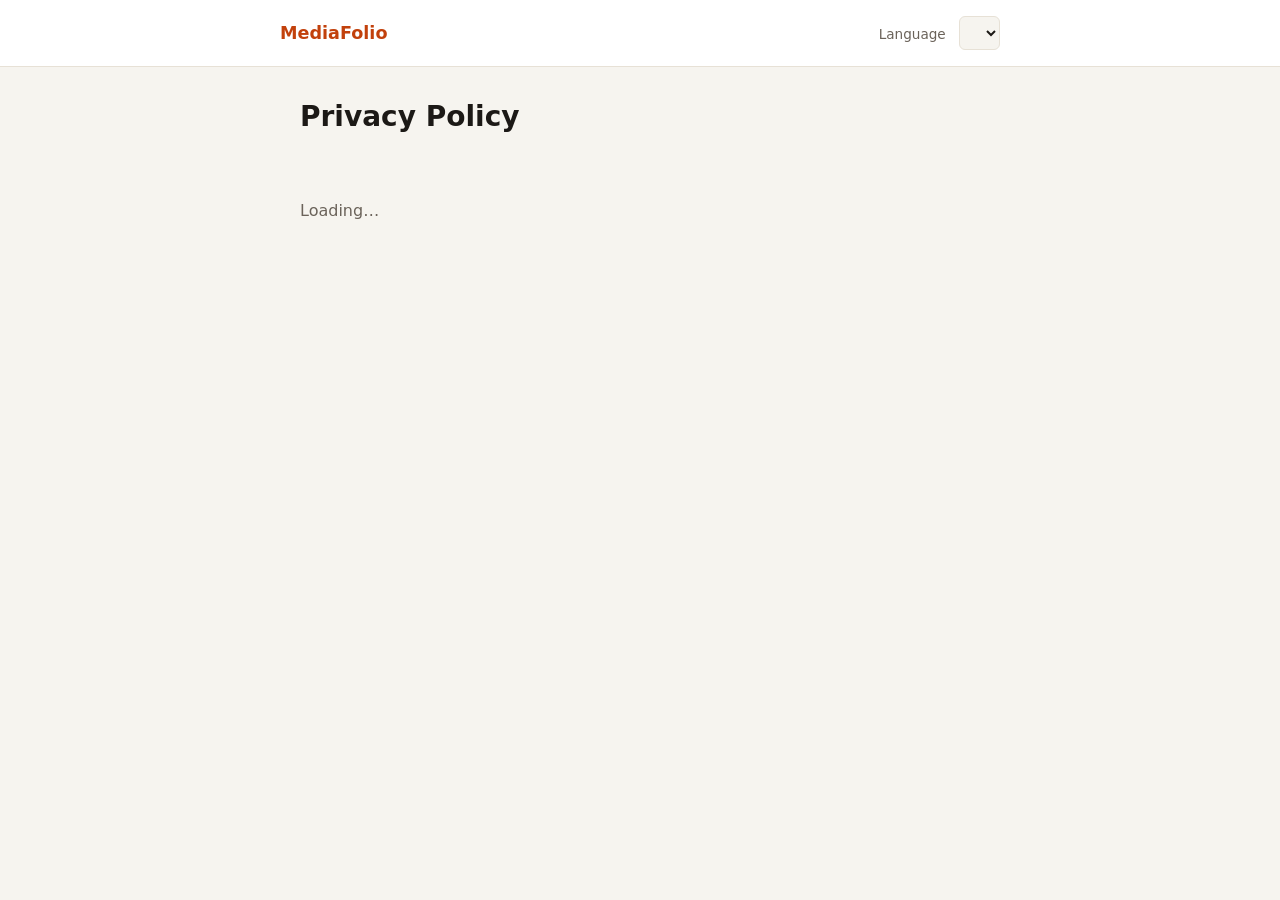
==== index.html @ 207fb2ee "MediaFolio privacy policy site" ====
<!DOCTYPE html>
<html lang="en">
<head>
    <meta charset="utf-8">
    <meta name="viewport" content="width=device-width, initial-scale=1">
    <meta name="description" content="Privacy Policy for MediaFolio — hidden media vault for Android.">
    <title>Privacy Policy — MediaFolio</title>
    <link rel="stylesheet" href="styles.css">
</head>
<body>
    <header>
        <div class="header-inner">
            <a class="brand" href="index.html">MediaFolio</a>
            <div class="lang-select">
                <label for="lang">Language</label>
                <select id="lang" aria-label="Language"></select>
            </div>
        </div>
    </header>
    <main>
        <div id="notice" class="notice" hidden></div>
        <h1 id="title">Privacy Policy</h1>
        <p id="updated" class="updated"></p>
        <article id="body">
            <p class="loading">Loading…</p>
        </article>
    </main>
    <footer id="footer"></footer>
    <script src="app.js"></script>
</body>
</html>
---- styles.css ----
:root {
    color-scheme: light dark;
    --bg: #0b1220;
    --surface: #1a1a24;
    --text: #f0f0f5;
    --muted: #a0a0b0;
    --accent: #2dd4bf;
    --border: #2a2a35;
    --max: 720px;
    font-family: system-ui, -apple-system, "Segoe UI", Roboto, sans-serif;
    line-height: 1.6;
}

@media (prefers-color-scheme: light) {
    :root {
        --bg: #f6f4ef;
        --surface: #ffffff;
        --text: #1c1916;
        --muted: #6b635a;
        --accent: #c2410c;
        --border: #e7e1d6;
    }
}

* { box-sizing: border-box; }

body {
    margin: 0;
    background: var(--bg);
    color: var(--text);
}

header {
    background: var(--surface);
    border-bottom: 1px solid var(--border);
    padding: 1rem 1.25rem;
    position: sticky;
    top: 0;
    z-index: 10;
}

.header-inner {
    max-width: var(--max);
    margin: 0 auto;
    display: flex;
    flex-wrap: wrap;
    align-items: center;
    gap: 0.75rem 1rem;
    justify-content: space-between;
}

.brand {
    font-weight: 700;
    font-size: 1.1rem;
    color: var(--accent);
    text-decoration: none;
}

.lang-select label {
    font-size: 0.85rem;
    color: var(--muted);
    margin-right: 0.5rem;
}

.lang-select select {
    font: inherit;
    padding: 0.35rem 0.6rem;
    border-radius: 6px;
    border: 1px solid var(--border);
    background: var(--bg);
    color: var(--text);
}

main {
    max-width: var(--max);
    margin: 0 auto;
    padding: 2rem 1.25rem 3rem;
}

.notice {
    background: color-mix(in srgb, var(--accent) 12%, var(--surface));
    border: 1px solid var(--border);
    border-radius: 8px;
    padding: 0.85rem 1rem;
    margin-bottom: 1.5rem;
    font-size: 0.95rem;
    color: var(--muted);
}

h1 {
    font-size: 1.75rem;
    line-height: 1.25;
    margin: 0 0 0.5rem;
}

.updated {
    color: var(--muted);
    font-size: 0.9rem;
    margin-bottom: 2rem;
}

section {
    margin-bottom: 1.75rem;
}

h2 {
    font-size: 1.15rem;
    margin: 0 0 0.65rem;
    color: var(--accent);
}

p, li {
    margin: 0 0 0.65rem;
}

ul {
    margin: 0 0 0.65rem;
    padding-left: 1.25rem;
}

a {
    color: var(--accent);
}

footer {
    max-width: var(--max);
    margin: 0 auto;
    padding: 0 1.25rem 2rem;
    color: var(--muted);
    font-size: 0.85rem;
}

.loading {
    color: var(--muted);
    padding: 2rem 0;
}

code {
    font-size: 0.9em;
    padding: 0.1em 0.35em;
    border-radius: 4px;
    background: color-mix(in srgb, var(--border) 40%, transparent);
}
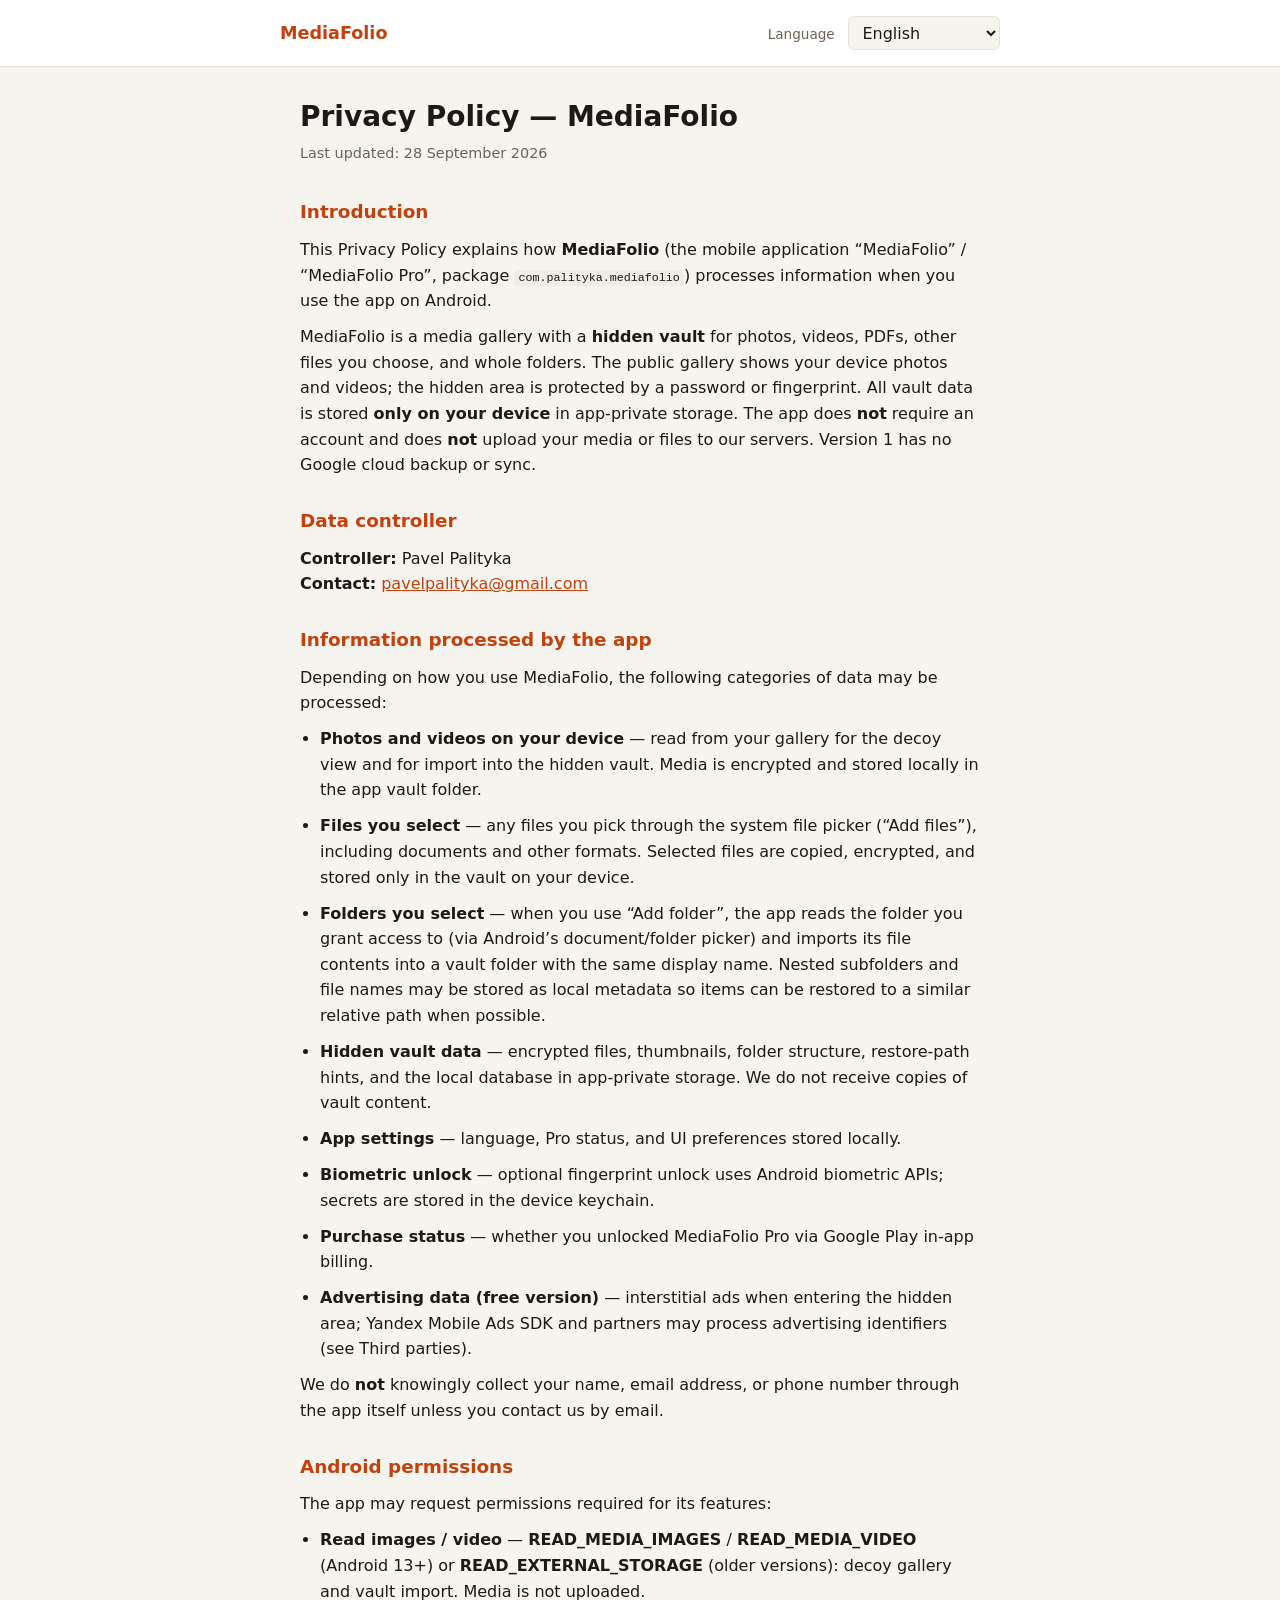
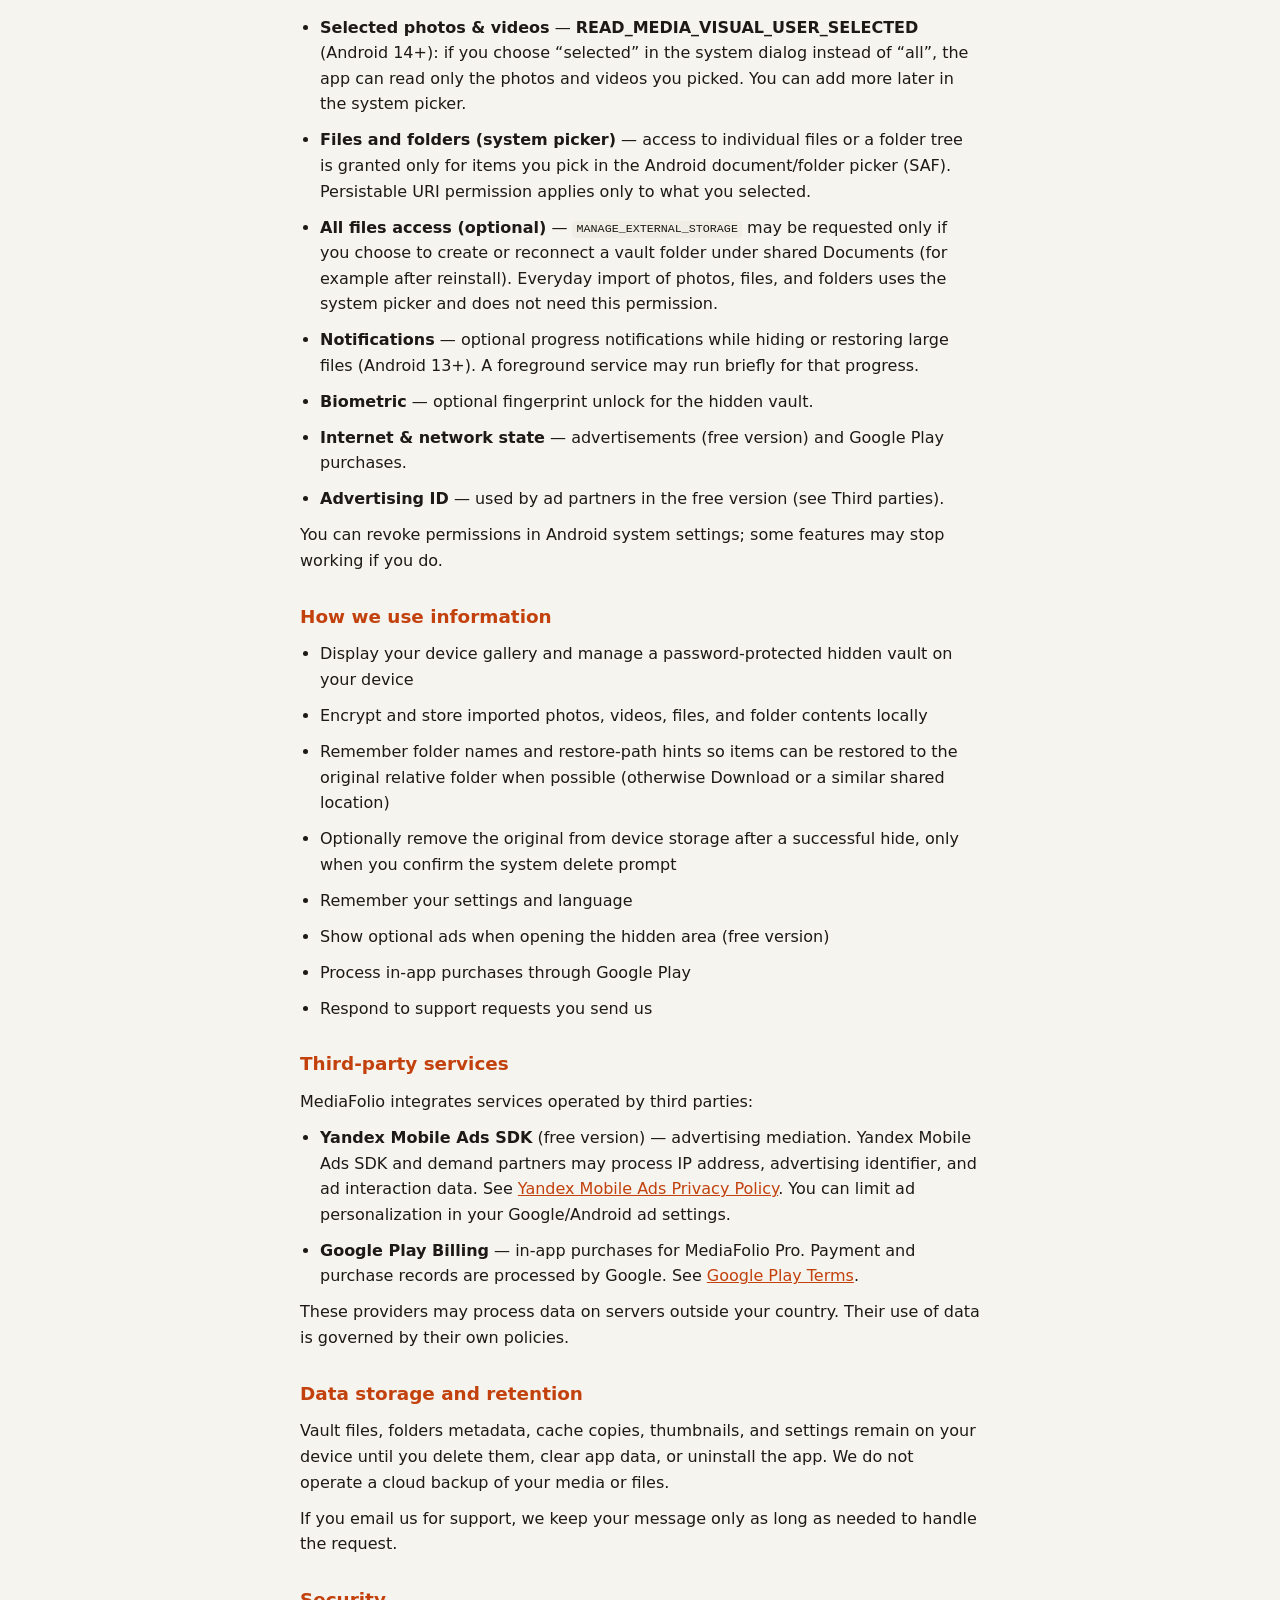
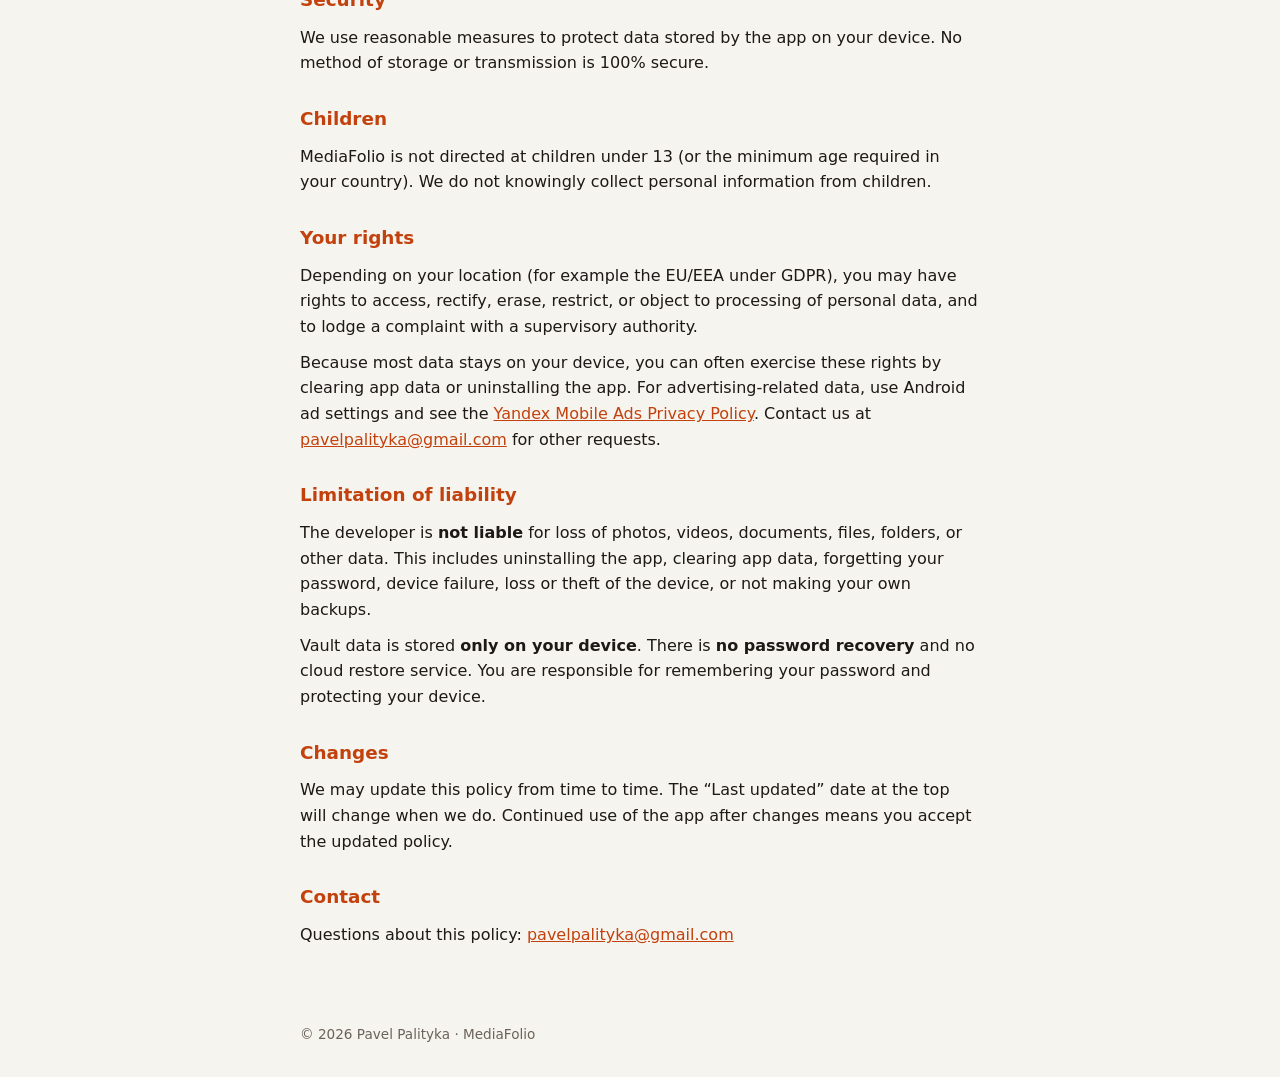
==== commit 045e7b29: "Add static zh_CN/en policy pages, fix browser language detection" ====
--- a/index.html
+++ b/index.html
@@ -21,6 +21,12 @@
         <div id="notice" class="notice" hidden></div>
         <h1 id="title">Privacy Policy</h1>
         <p id="updated" class="updated"></p>
+        <noscript>
+            <div class="notice">
+                JavaScript is disabled — static versions:
+                <a href="en.html">English</a> · <a href="zh_CN.html">简体中文</a>
+            </div>
+        </noscript>
         <article id="body">
             <p class="loading">Loading…</p>
         </article>
